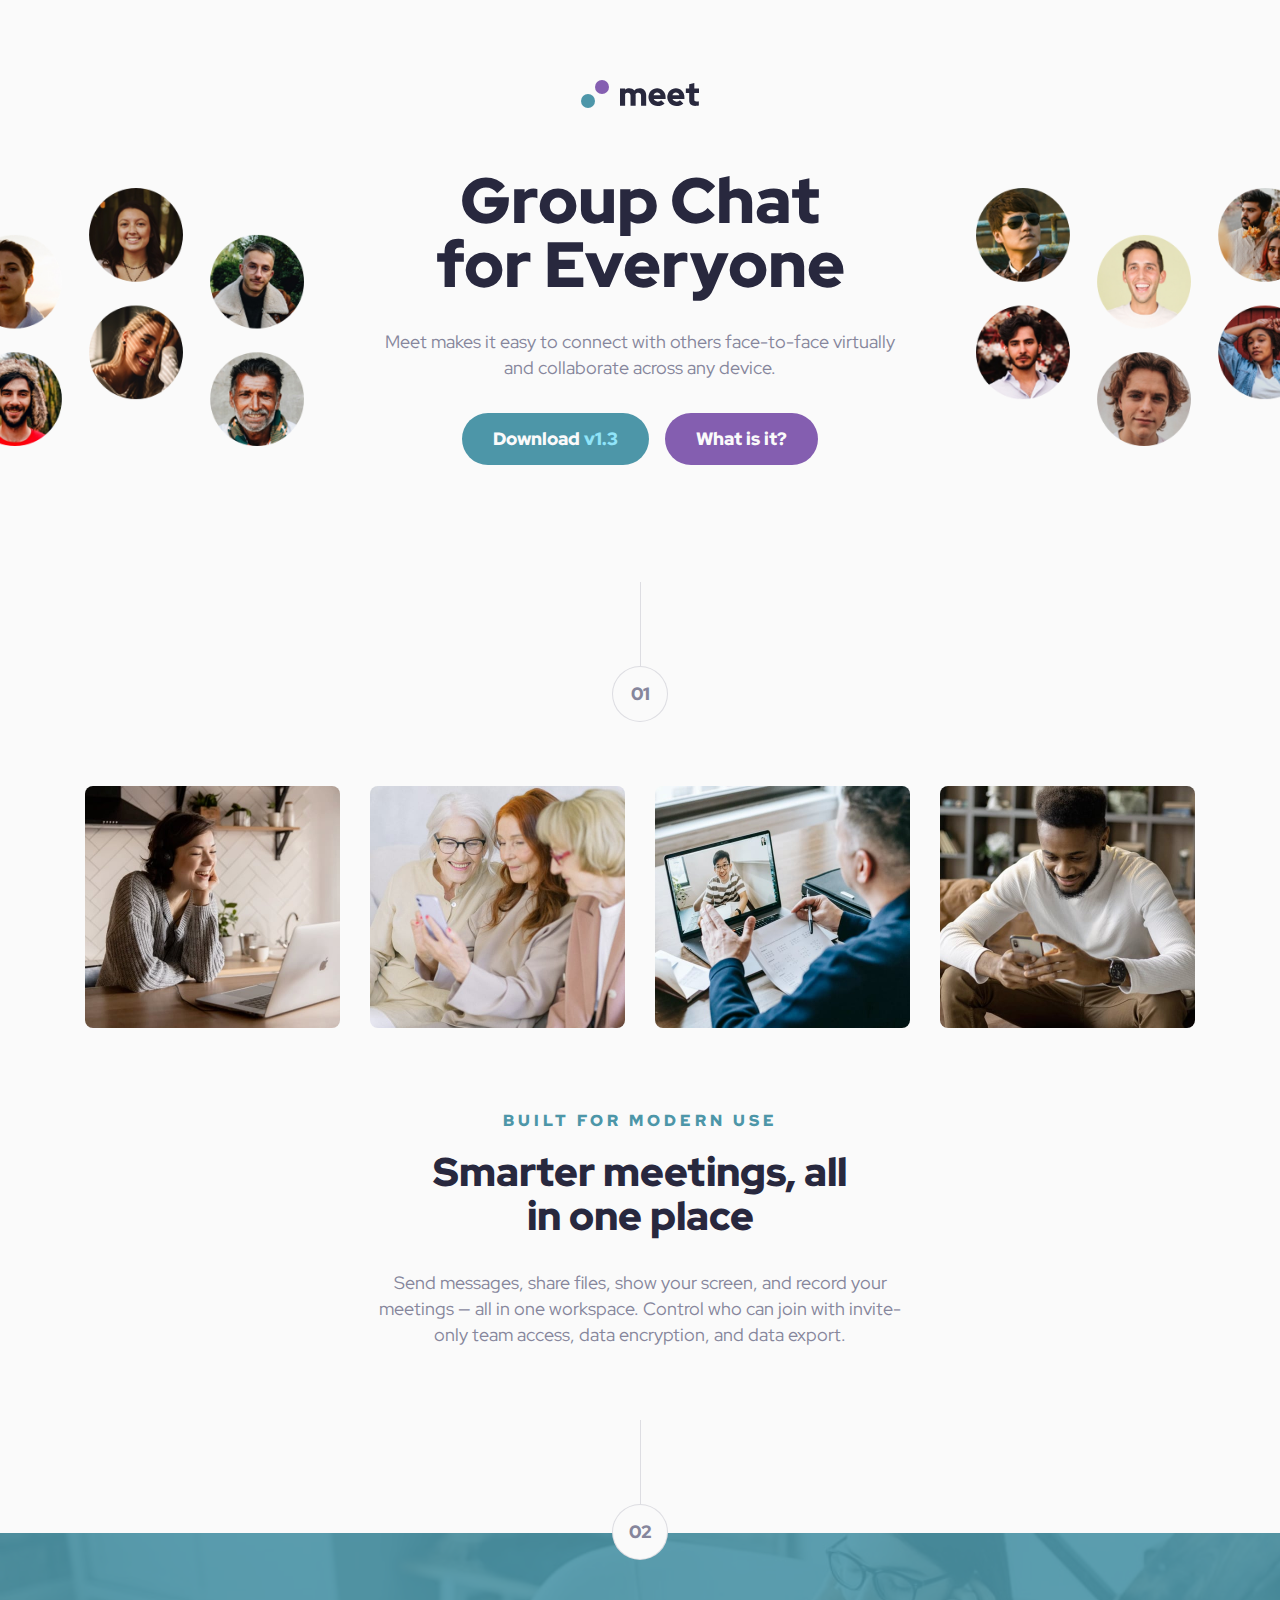
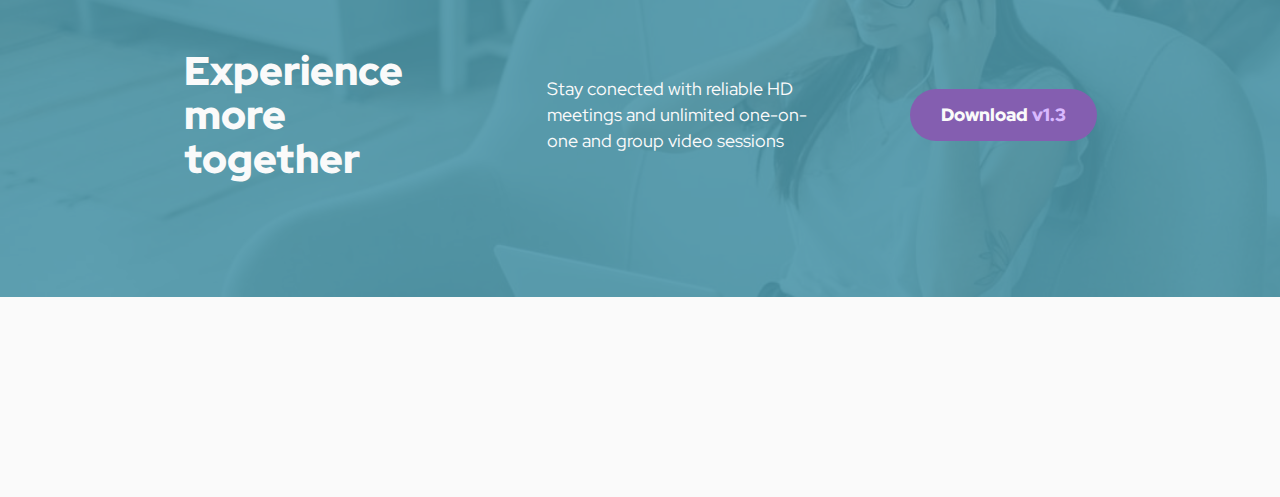
==== index.html @ 845a4336 "initial commit" ====
<!DOCTYPE html>
<html lang="en">
  <head>
    <meta charset="UTF-8" />
    <meta name="viewport" content="width=device-width, initial-scale=1.0" />

    <link
      rel="icon"
      type="image/png"
      sizes="32x32"
      href="./assets/favicon-32x32.png"
    />

    <title>Frontend Mentor | Meet landing page</title>

    <link rel="stylesheet" href="styles.css" />
  </head>

  <body>
    <div class="layout-container">
      <header class="logo flex-col">
        <img src="assets/logo.svg" alt="meet logo" />
        <div class="hero">
          <img
            src="assets/desktop/image-hero-left.png"
            class="desktop"
            alt="Group of people"
          />
          <img
            src="assets/tablet/image-hero.png"
            alt="Group of people"
            class="tablet"
          />
          <div class="hero__content flex-col">
            <h1 class="fw-black">Group Chat<br />for Everyone</h1>
            <p>
              Meet makes it easy to connect with others face-to-face virtually
              and collaborate across any device.
            </p>
            <div class="btns flex-row fw-black">
              <a href="#" class="btn btn-teal txt-white">
                Download <span class="txt-cyan"> v1.3</span>
              </a>
              <a href="#" class="btn btn-purple txt-white">What is it?</a>
            </div>
          </div>
          <img
            src="assets/desktop/image-hero-right.png"
            class="desktop"
            alt="Group of people"
          />
        </div>
      </header>
      <div class="span-container flex-col">
        <div class="line"></div>
        <div class="circle flex-col">
          <span class="fw-black">01</span>
        </div>
      </div>
      <main class="main">
        <div class="main__img-row">
          <img
            src="assets/desktop/image-woman-in-videocall.jpg"
            alt="Woman in video call"
          />
          <img
            src="assets/desktop/image-women-videochatting.jpg"
            alt="A women video chatting"
          />
          <img
            src="assets/desktop/image-men-in-meeting.jpg"
            alt="Men in a meeting"
          />
          <img src="assets/desktop/image-man-texting.jpg" alt="A man texting" />
        </div>
        <div class="main__text">
          <div class="overline">Built for modern use</div>
          <h2 class="fw-black fs-h2">
            Smarter meetings, all <br />
            in one place
          </h2>
          <p>
            Send messages, share files, show your screen, and record your
            meetings — all in one workspace. Control who can join with
            invite-only team access, data encryption, and data export.
          </p>
        </div>
        <div class="span-container flex-col">
          <div class="line"></div>
          <div class="circle flex-col">
            <span class="fw-black">02</span>
          </div>
        </div>
      </main>
      <footer class="footer">
        <div class="footer__content">
          <div class="footer__content-text">
            <h2 class="fs-h2 fw-black txt-white">Experience more together</h2>
            <p class="txt-white">
              Stay conected with reliable HD meetings and unlimited one-on-one
              and group video sessions
            </p>
          </div>
          <a href="#" class="btn btn-purple txt-white fw-black footer__button">
            Download
            <span class="txt-lavendar"> v1.3</span>
          </a>
        </div>
      </footer>
    </div>
  </body>
</html>
---- styles.css ----
@import url('https://fonts.googleapis.com/css2?family=Red+Hat+Display:ital,wght@0,300..900;1,300..900&display=swap');

:root {
  /* Colors */
  --clr-teal: hsl(192, 37%, 48%);
  --clr-purple: hsl(268, 34%, 53%);
  --clr-navy: hsl(240, 21%, 20%);
  --clr-gray: hsl(240, 10%, 57%);
  --clr-cyan: hsl(192, 90%, 77%);
  --clr-lavender: hsl(268, 100%, 86%);
  --clr-white: hsl(0, 0%, 98%);
}

/* Font */
/* font-family: "Red Hat Display", sans-serif; */

/* CSS setup */
*,
*::before,
*::after {
  box-sizing: border-box;
}

* {
  margin: 0;
  padding: 0;
  font: inherit;
}

html {
  font-size: 62.5%;
}

body {
  /* min-height: 100svh; */
  font-family: 'Red Hat Display', sans-serif;
  font-size: 1.8rem;
  line-height: 2.6rem;
  color: var(--clr-gray);

  background-color: var(--clr-white);
}

/* For link accessibility */
*:focus {
  outline: none;
  box-shadow: 0 0 0 0.8rem #8fe3f9;
  /* change the color here....^ */
}

/* Responsive images*/
img {
  display: block;
  max-width: 100%;
}

h1 {
  font-size: 6.4rem;
  line-height: 6.4rem;
}

h2 {
  font-size: 4rem;
  line-height: 4.4rem;
}

h1,
h2 {
  text-align: center;
  color: var(--clr-navy);
}

a {
  text-decoration: none;
}

.btn {
  display: inline-block;
  border: none;
  border-radius: 2.9rem;
  padding: 1.3rem 3.1rem;
}

@media (prefers-reduced-motion: no-preference) {
  :has(:target) {
    scroll-behavior: smooth;
    scroll-padding-top: 4.8rem;
  }
}

/* Utilities */

.txt-white {
  color: var(--clr-white);
}
.txt-navy {
  color: var(--clr-navy);
}

.txt-cyan {
  color: var(--clr-cyan);
}

.txt-lavendar {
  color: var(--clr-lavender);
}

.overline {
  color: var(--clr-teal);
  font-weight: 900;
  font-size: 1.6rem;
  line-height: 2.6rem;
  letter-spacing: 4px;
  text-transform: uppercase;
}

.fw-medium {
  font-weight: 500;
}

.fw-black {
  font-weight: 900;
}

.flex-col {
  display: flex;
  flex-direction: column;
  justify-content: center;
  align-items: center;
}

.line {
  width: 1px;
  height: 8.4rem;
  background-color: #87879d;
  opacity: 0.25;
}

.circle {
  background-color: var(--clr-white);
  border: 1px solid #87879d40;
  border-radius: 100%;
  width: 5.6rem;
  height: 5.6rem;
}

/* --- */

.layout-container {
  max-width: 1440px;
  margin: 0 auto;
  overflow-x: hidden;
}

.logo {
  margin-top: 8rem;
}

.hero {
  display: grid;
  grid-template-columns: 1fr 2fr 1fr;
  align-items: center;
  margin: 6.1rem -3.2rem 11.7rem -3.2rem;
}

.hero__content {
  justify-self: center;
  gap: 3.2rem;
  text-align: center;
  width: 54rem;
}

.tablet {
  display: none;
}

.btns {
  display: flex;
  justify-content: center;
  align-items: center;
  gap: 1.6rem;
}

.btn-teal {
  background-color: var(--clr-teal);
}

.btn-purple {
  background-color: var(--clr-purple);
}

.btn-teal:hover {
  cursor: pointer;
  background-color: #71c0d4;
  transition: all ease 0.3s;
}

.btn-purple:hover {
  cursor: pointer;
  background-color: #b18bdd;
  transition: all ease 0.3s;
}

.main {
  text-align: center;
  margin-top: 6.4rem;
}

.main__img-row {
  display: grid;
  grid-template-columns: repeat(4, 1fr);
  gap: 3rem;
  max-width: 111rem;
  margin: 0 auto;
  margin-bottom: 8rem;
}

.main__img-row img {
  border-radius: 8px;
}

.main__text {
  display: flex;
  flex-direction: column;
  align-items: center;
  max-width: 54rem;
  margin: 0 auto 7.2rem;
}

.main .overline {
  margin-bottom: 1.6rem;
}

.main .fs-h2 {
  width: 100%;
  margin-bottom: 3.2rem;
}

.main .circle {
  z-index: 2;
}

.footer::before {
  content: '';
  background-image: url('assets/desktop/image-footer.jpg');
  position: absolute;
  background-size: cover;
  top: 0;
  width: 100%;
  height: 100%;
  left: 0;
  opacity: 0.1045;
  z-index: -1;
}

.footer {
  background-color: #4d96a9;
  position: relative;
  margin-top: -2.7rem;
  margin-bottom: 20rem;
  padding: 11.6rem 0;
  z-index: 0;
}

.footer h2 {
  text-align: left;
}

.footer__content {
  display: flex;
  justify-content: center;
  align-items: center;
  gap: 8rem;
  margin: auto 16.5rem;
  position: relative;
  z-index: 1;
}

.footer__content-text {
  display: flex;
  justify-content: center;
  align-items: center;
  width: 68%;
  gap: 8rem;
  z-index: 1;
}

.footer__content-text h2 {
  flex: 1;
}

.footer__content-text p {
  flex: 1;
}

.footer__button {
  position: relative;
  z-index: 2;
}

/* Tablet / iPad Pro / Galaxy Tab */
@media (max-width: 1024px) {
  .desktop {
    display: none;
  }

  .hero {
    display: flex;
    flex-direction: column;
    gap: 7.2rem;
  }

  .tablet {
    display: block;
  }

  h1 {
    font-size: 4.8rem;
  }

  h2 {
    font-size: 4rem;
  }

  .footer h2 {
    text-align: center;
  }

  p {
    font-size: 1.6rem;
  }

  .footer p {
    font-size: 1.8rem;
  }

  .main__img-row {
    max-width: 68.9rem;
  }

  .footer__content,
  .footer__content-text {
    flex-direction: column;
    gap: 2.4rem;
    text-align: center;
  }

  .footer__content-text {
    width: 120%;
  }

  .footer::before {
    background-image: url('assets/tablet/image-footer.jpg');
  }
}

/* Mobile / Small Screens */

@media (max-width: 765px) {
  h1 {
    font-size: 4rem;
    line-height: 4.4rem;
  }

  h2 {
    font-size: 3.2rem;
    line-height: 3.6rem;
  }

  .hero {
    margin-bottom: 6.4rem;
  }

  .btns {
    flex-direction: column;
  }

  .main__img-row {
    grid-template-columns: repeat(2, 1fr);
    max-width: 37.5rem;
    margin-bottom: 6.4rem;
  }

  p {
    width: 80%;
  }

  .footer::before {
    background-image: url('assets/mobile/image-footer.jpg');
  }

  .footer__content {
    margin: 0 2.4rem;
    padding: 0 2.4rem;
  }
}
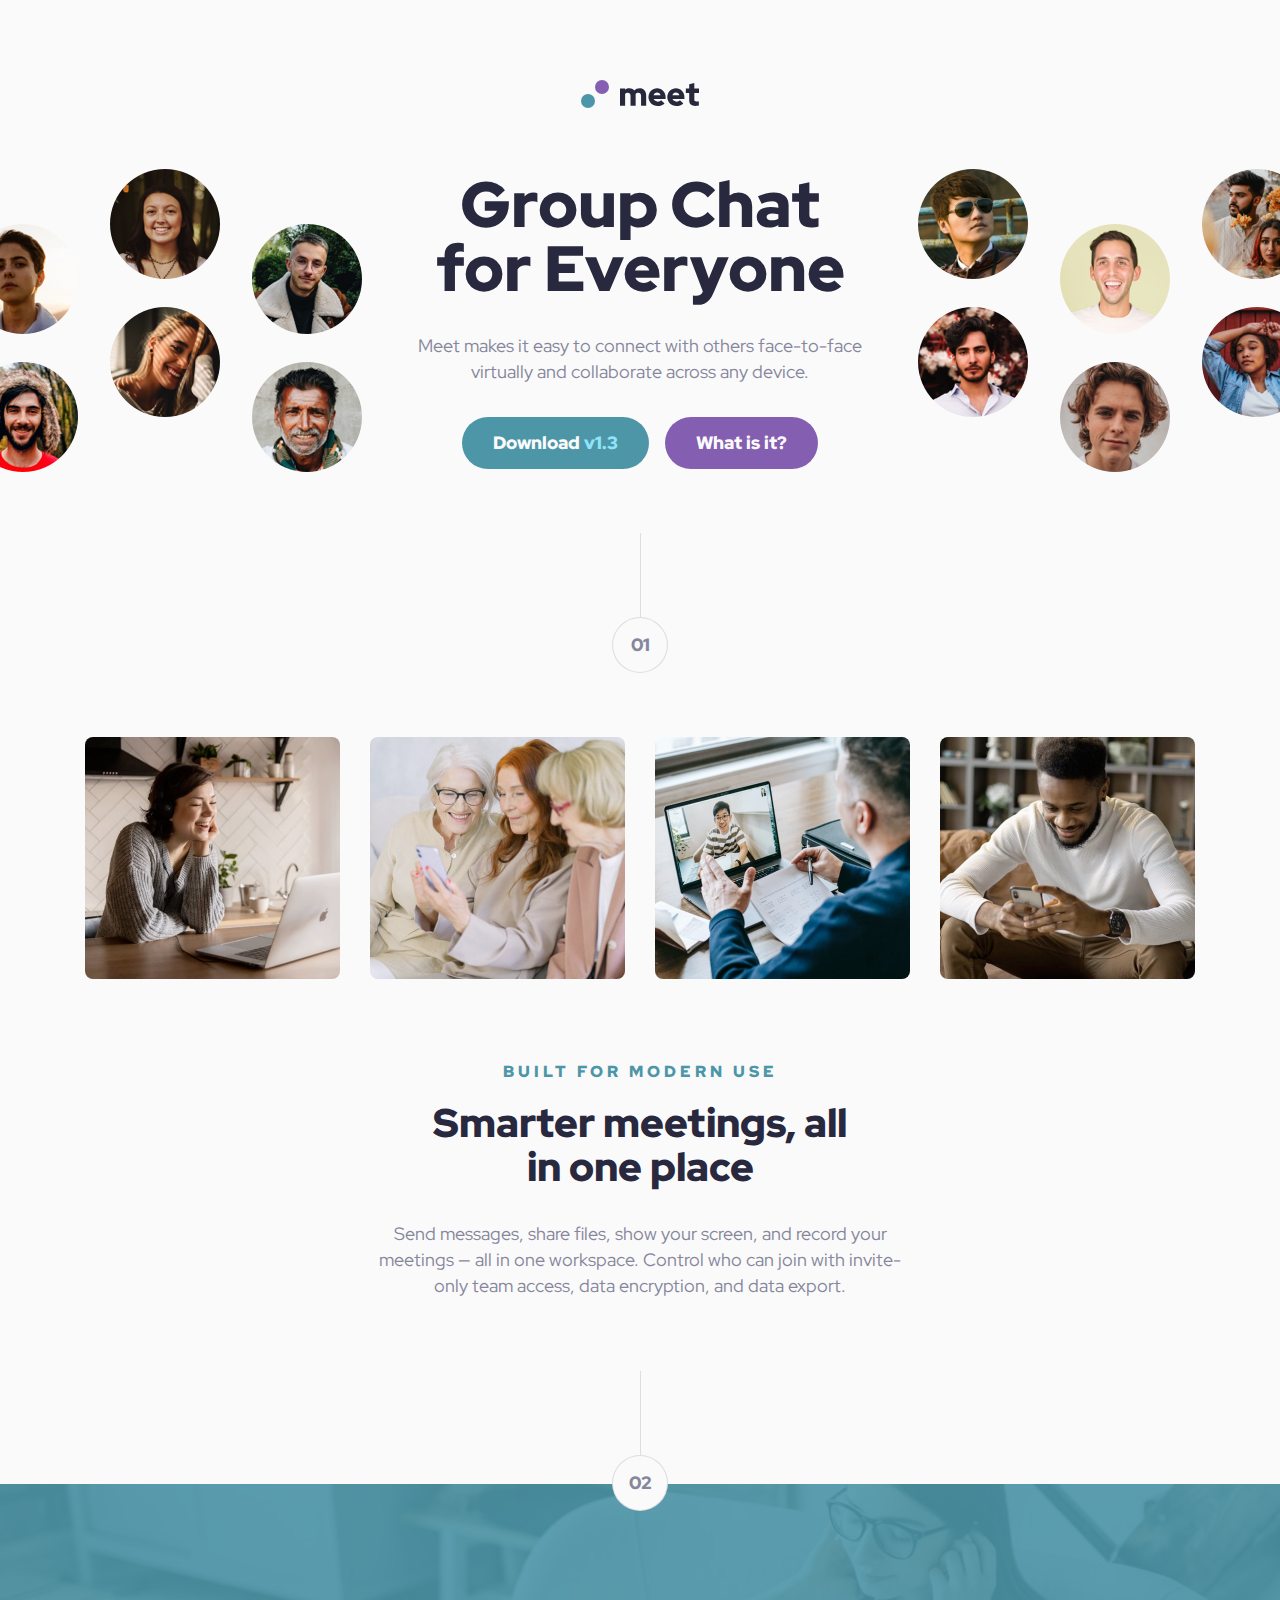
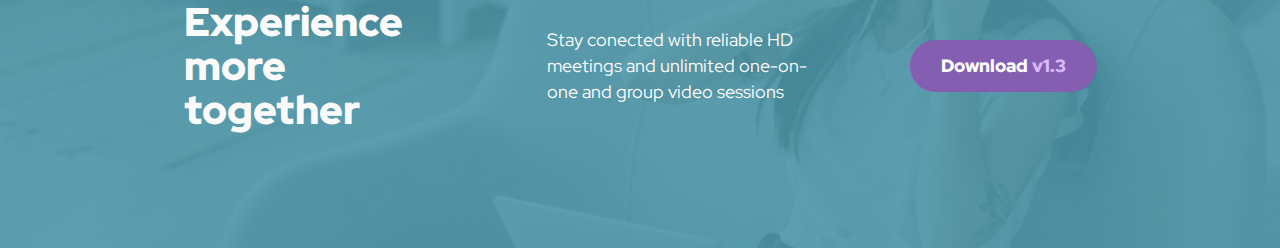
==== commit bd4f001f: "Updated responsiveness" ====
--- a/index.html
+++ b/index.html
@@ -4,12 +4,7 @@
     <meta charset="UTF-8" />
     <meta name="viewport" content="width=device-width, initial-scale=1.0" />
 
-    <link
-      rel="icon"
-      type="image/png"
-      sizes="32x32"
-      href="./assets/favicon-32x32.png"
-    />
+    <link rel="icon" type="image/png" sizes="32x32" href="./assets/favicon-32x32.png" />
 
     <title>Frontend Mentor | Meet landing page</title>
 
@@ -17,96 +12,70 @@
   </head>
 
   <body>
-    <div class="layout-container">
-      <header class="logo flex-col">
-        <img src="assets/logo.svg" alt="meet logo" />
-        <div class="hero">
-          <img
-            src="assets/desktop/image-hero-left.png"
-            class="desktop"
-            alt="Group of people"
-          />
-          <img
-            src="assets/tablet/image-hero.png"
-            alt="Group of people"
-            class="tablet"
-          />
-          <div class="hero__content flex-col">
-            <h1 class="fw-black">Group Chat<br />for Everyone</h1>
-            <p>
-              Meet makes it easy to connect with others face-to-face virtually
-              and collaborate across any device.
-            </p>
-            <div class="btns flex-row fw-black">
-              <a href="#" class="btn btn-teal txt-white">
-                Download <span class="txt-cyan"> v1.3</span>
-              </a>
-              <a href="#" class="btn btn-purple txt-white">What is it?</a>
-            </div>
-          </div>
-          <img
-            src="assets/desktop/image-hero-right.png"
-            class="desktop"
-            alt="Group of people"
-          />
+    <header class="logo flex-col">
+      <img src="assets/logo.svg" alt="meet logo" />
+    </header>
+    <div class="hero">
+      <!-- mobile image -->
+      <img src="assets/tablet/image-hero.png" alt="Group of people" class="hero-img-mobile" />
+      <!--  -->
+
+      <img src="assets/desktop/image-hero-left.png" class="hero-img-left desktop" alt="Group of people" />
+
+      <div class="hero__content flex-col">
+        <h1 class="fw-black">Group Chat<br />for Everyone</h1>
+        <p>Meet makes it easy to connect with others face-to-face virtually and collaborate across any device.</p>
+        <div class="btns flex-row fw-black">
+          <a href="#" class="btn btn-teal txt-white"> Download <span class="txt-cyan"> v1.3</span> </a>
+          <a href="#" class="btn btn-purple txt-white">What is it?</a>
         </div>
-      </header>
+      </div>
+      <img src="assets/desktop/image-hero-right.png" class="hero-img-right desktop" alt="Group of people" />
+    </div>
+    <div class="span-container flex-col">
+      <div class="line"></div>
+      <div class="circle flex-col">
+        <span class="fw-black">01</span>
+      </div>
+    </div>
+    <main class="main">
+      <div class="main__img-row">
+        <img src="assets/desktop/image-woman-in-videocall.jpg" alt="Woman in video call" />
+        <img src="assets/desktop/image-women-videochatting.jpg" alt="A women video chatting" />
+        <img src="assets/desktop/image-men-in-meeting.jpg" alt="Men in a meeting" />
+        <img src="assets/desktop/image-man-texting.jpg" alt="A man texting" />
+      </div>
+      <div class="main__text">
+        <div class="overline">Built for modern use</div>
+        <h2 class="fw-black fs-h2">
+          Smarter meetings, all <br />
+          in one place
+        </h2>
+        <p>
+          Send messages, share files, show your screen, and record your meetings — all in one workspace. Control who can
+          join with invite-only team access, data encryption, and data export.
+        </p>
+      </div>
       <div class="span-container flex-col">
         <div class="line"></div>
         <div class="circle flex-col">
-          <span class="fw-black">01</span>
+          <span class="fw-black">02</span>
         </div>
       </div>
-      <main class="main">
-        <div class="main__img-row">
-          <img
-            src="assets/desktop/image-woman-in-videocall.jpg"
-            alt="Woman in video call"
-          />
-          <img
-            src="assets/desktop/image-women-videochatting.jpg"
-            alt="A women video chatting"
-          />
-          <img
-            src="assets/desktop/image-men-in-meeting.jpg"
-            alt="Men in a meeting"
-          />
-          <img src="assets/desktop/image-man-texting.jpg" alt="A man texting" />
-        </div>
-        <div class="main__text">
-          <div class="overline">Built for modern use</div>
-          <h2 class="fw-black fs-h2">
-            Smarter meetings, all <br />
-            in one place
-          </h2>
-          <p>
-            Send messages, share files, show your screen, and record your
-            meetings — all in one workspace. Control who can join with
-            invite-only team access, data encryption, and data export.
+    </main>
+    <footer class="footer">
+      <div class="footer__content">
+        <div class="footer__content-text">
+          <h2 class="fs-h2 fw-black txt-white">Experience more together</h2>
+          <p class="txt-white">
+            Stay conected with reliable HD meetings and unlimited one-on-one and group video sessions
           </p>
         </div>
-        <div class="span-container flex-col">
-          <div class="line"></div>
-          <div class="circle flex-col">
-            <span class="fw-black">02</span>
-          </div>
-        </div>
-      </main>
-      <footer class="footer">
-        <div class="footer__content">
-          <div class="footer__content-text">
-            <h2 class="fs-h2 fw-black txt-white">Experience more together</h2>
-            <p class="txt-white">
-              Stay conected with reliable HD meetings and unlimited one-on-one
-              and group video sessions
-            </p>
-          </div>
-          <a href="#" class="btn btn-purple txt-white fw-black footer__button">
-            Download
-            <span class="txt-lavendar"> v1.3</span>
-          </a>
-        </div>
-      </footer>
-    </div>
+        <a href="#" class="btn btn-purple txt-white fw-black footer__button">
+          Download
+          <span class="txt-lavendar"> v1.3</span>
+        </a>
+      </div>
+    </footer>
   </body>
 </html>
--- a/styles.css
+++ b/styles.css
@@ -146,31 +146,39 @@
 
 /* --- */
 
-.layout-container {
-  max-width: 1440px;
-  margin: 0 auto;
-  overflow-x: hidden;
-}
-
 .logo {
   margin-top: 8rem;
 }
 
 .hero {
-  display: grid;
-  grid-template-columns: 1fr 2fr 1fr;
-  align-items: center;
-  margin: 6.1rem -3.2rem 11.7rem -3.2rem;
+  display: flex;
+  justify-content: space-between;
+  align-items: center;
+  margin: 6.1rem auto;
+  /* max-width: 1800px; */
+  overflow: hidden;
 }
 
 .hero__content {
+  text-align: center;
   justify-self: center;
   gap: 3.2rem;
-  text-align: center;
   width: 54rem;
 }
 
-.tablet {
+.hero__content p {
+  max-width: 45rem;
+}
+
+.hero-img-left {
+  margin-left: -3.2rem;
+}
+
+.hero-img-right {
+  margin-right: -3.2rem;
+}
+
+.hero-img-mobile {
   display: none;
 }
 
@@ -257,7 +265,6 @@
   background-color: #4d96a9;
   position: relative;
   margin-top: -2.7rem;
-  margin-bottom: 20rem;
   padding: 11.6rem 0;
   z-index: 0;
 }
@@ -298,6 +305,27 @@
   z-index: 2;
 }
 
+/* Larger desktops */
+
+@media (min-width: 1440px) {
+  .hero img {
+    width: 27%;
+  }
+
+  .main__img-row {
+    min-width: 150rem;
+  }
+}
+
+/* Breakpoint - small desktop  - avoid over crowding*/
+
+@media (max-width: 1200px) {
+  .hero-img-left,
+  .hero-img-right {
+    width: 30%;
+  }
+}
+
 /* Tablet / iPad Pro / Galaxy Tab */
 @media (max-width: 1024px) {
   .desktop {
@@ -310,8 +338,10 @@
     gap: 7.2rem;
   }
 
-  .tablet {
+  .hero-img-mobile {
     display: block;
+    max-width: unset;
+    width: calc(100% + 5rem);
   }
 
   h1 {
@@ -382,7 +412,7 @@
   }
 
   p {
-    width: 80%;
+    width: 55%;
   }
 
   .footer::before {
